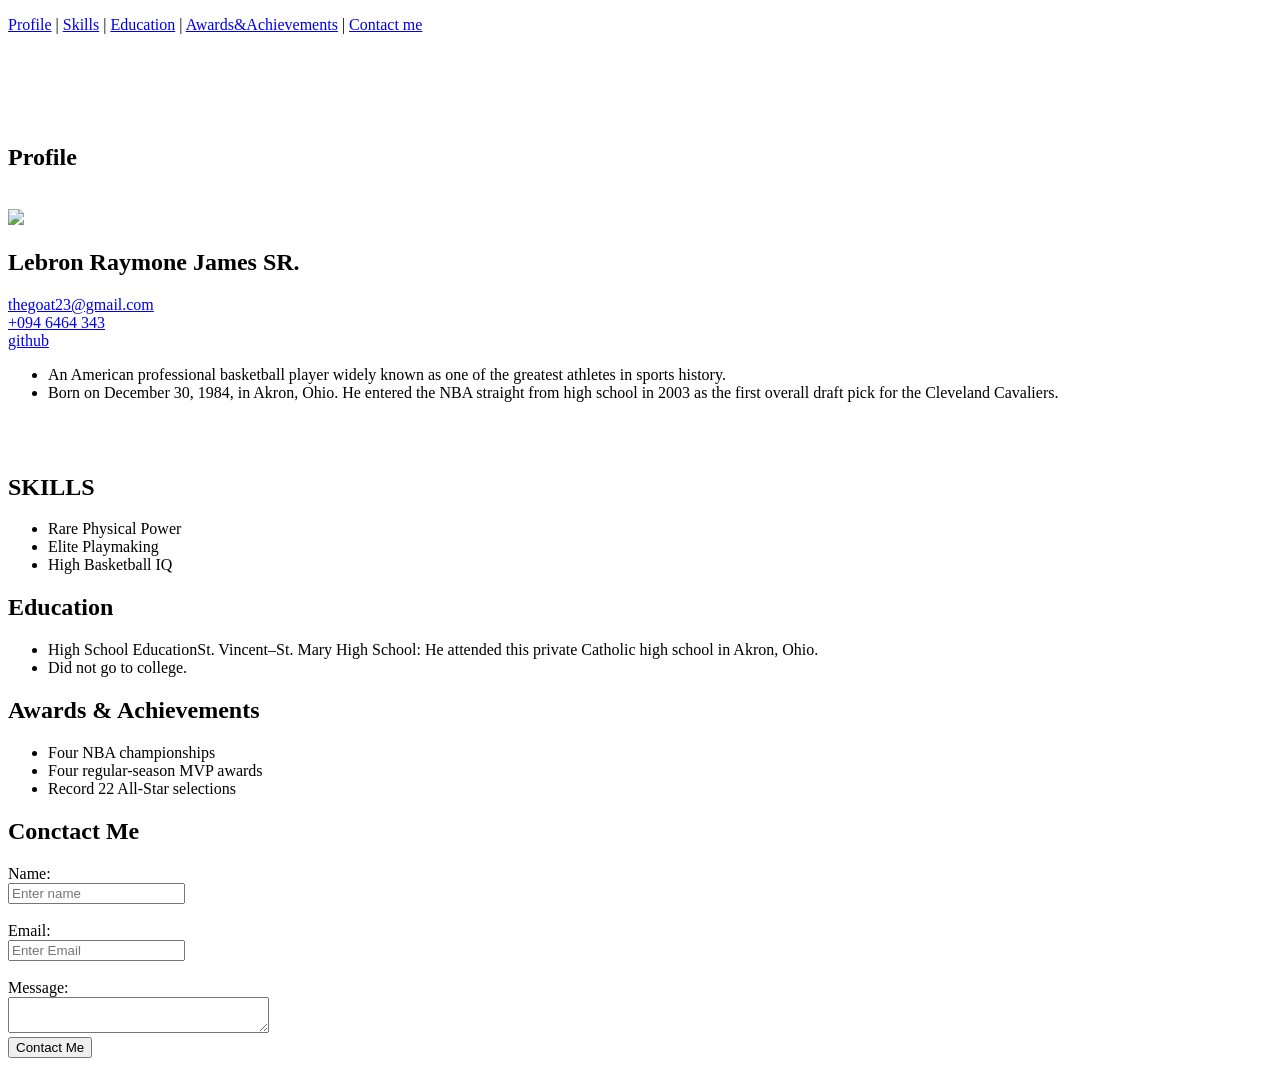
==== index.html @ 12e151b2 "prelim exam" ====
<!DOCTYPE html>
<html lang = "en">

<head>
    <figure>
    <title>PRIN135-PrelimExam</title>
    <meta CHARSET ="UTF-8" />
    </figure>
</head>

    <body>
        <nav>
    <a href ="#profile">Profile</a>
    |
    <a href ="#skills">Skills</a>
    |
    <a href ="#education">Education</a>
    |
    <a href ="#awards&achievements">Awards&Achievements</a>
    |
    <a href ="#contactme">Contact me</a>
    
    <br>
    </nav>
    <section id="profile">
        <br>
        <br>
        <br>
        <br>
        <br>
        
     <h2> Profile</h2>    
        <br> 
    <img width = 350 src = "https://cdn.nba.com/headshots/nba/latest/1040x760/2544.png"> </img>
    <h2> Lebron Raymone James SR. </h2>
    <a href ="email"> thegoat23@gmail.com </a>
    <br>
    <a href ="tel"> +094 6464 343</a>
    <br>
     <a href ="https://github.com/punch-13">github</a>
    <ul>
        <li> An American professional basketball player widely known as one of the greatest athletes in sports history.</li>
        <li>Born on December 30, 1984, in Akron, Ohio. He entered the NBA straight from high school in 2003 as the first overall draft pick for the Cleveland Cavaliers.</li>
    </ul>
    <br>

    
    </section>

    <section id="skills">
        <br>
        <h2> SKILLS </h2>
        <ul>
            <li>Rare Physical Power</li>
            <li>Elite Playmaking</li>
            <li>High Basketball IQ</li>
        </ul>
        </section>

    <section id="education">
        <h2> Education</h2>
        <ul>
            <li>High School EducationSt. Vincent–St. Mary High School: He attended this private Catholic high school in Akron, Ohio.</li>
            <li>Did not go to college.</li>
        </ul>
        </section>

        <section id="awards&achievements">
        <h2> Awards & Achievements</h2>
        <ul>
            <li>Four NBA championships</li>
            <li>Four regular-season MVP awards</li>
            <li>Record 22 All-Star selections</li>
        </section>

        <section id="contactme">
        <h2> Conctact Me</h2>
        <h>Name:</h>
        <br>
        <input type ="textarea" placeholder="Enter name">
        <br>
        <br>
        
        <h>Email:</h>
        <br>
        <input type ="textarea" placeholder = "Enter Email">
        <br>
        <br>

        <h>Message:</h>
        <br>
        <textarea row="60" cols = "30" placeholder="Enter your message">
          </textarea>
          <br>
        <button type ="submit">Contact Me</button>
        

        </section>


</body>

</html>
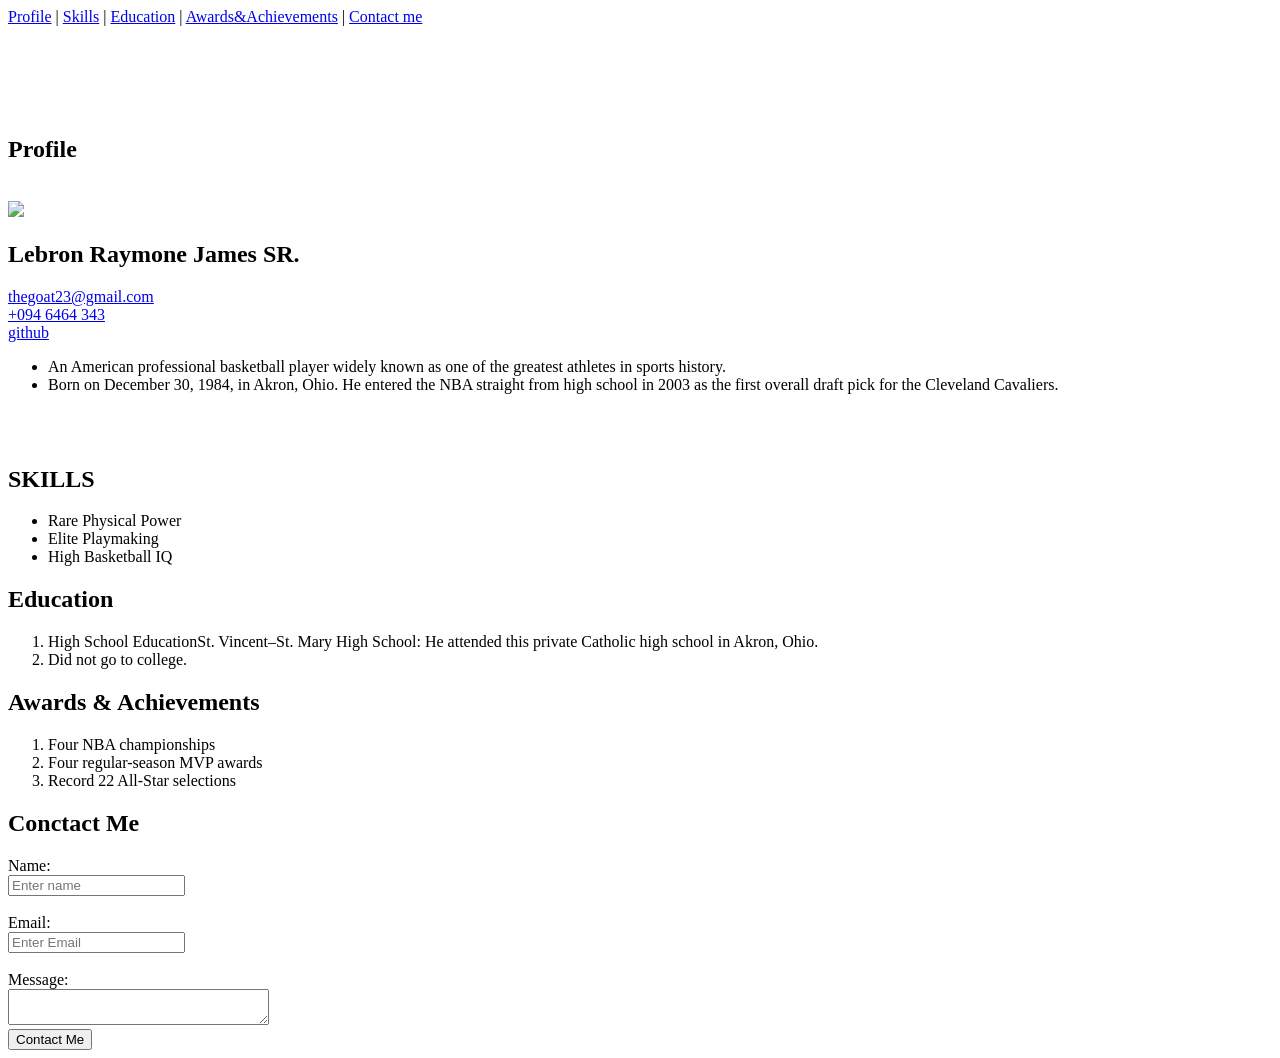
==== commit 6f68ce6f: "." ====
--- a/index.html
+++ b/index.html
@@ -2,10 +2,10 @@
 <html lang = "en">
 
 <head>
-    <figure>
+    
     <title>PRIN135-PrelimExam</title>
     <meta CHARSET ="UTF-8" />
-    </figure>
+  
 </head>
 
     <body>
@@ -59,37 +59,38 @@
 
     <section id="education">
         <h2> Education</h2>
-        <ul>
+        <ol>
             <li>High School EducationSt. Vincent–St. Mary High School: He attended this private Catholic high school in Akron, Ohio.</li>
             <li>Did not go to college.</li>
-        </ul>
+        </ol>
         </section>
 
         <section id="awards&achievements">
         <h2> Awards & Achievements</h2>
-        <ul>
+        <ol>
             <li>Four NBA championships</li>
             <li>Four regular-season MVP awards</li>
             <li>Record 22 All-Star selections</li>
+            </ol>
         </section>
 
         <section id="contactme">
         <h2> Conctact Me</h2>
         <h>Name:</h>
         <br>
-        <input type ="textarea" placeholder="Enter name">
+        <input type ="textarea" placeholder="Enter name" required = "50">
         <br>
         <br>
         
         <h>Email:</h>
         <br>
-        <input type ="textarea" placeholder = "Enter Email">
+        <input type ="textarea" placeholder = "Enter Email" required = "50">
         <br>
         <br>
 
         <h>Message:</h>
         <br>
-        <textarea row="60" cols = "30" placeholder="Enter your message">
+        <textarea row="60" cols = "30" placeholder="Enter your message" required = "50">
           </textarea>
           <br>
         <button type ="submit">Contact Me</button>
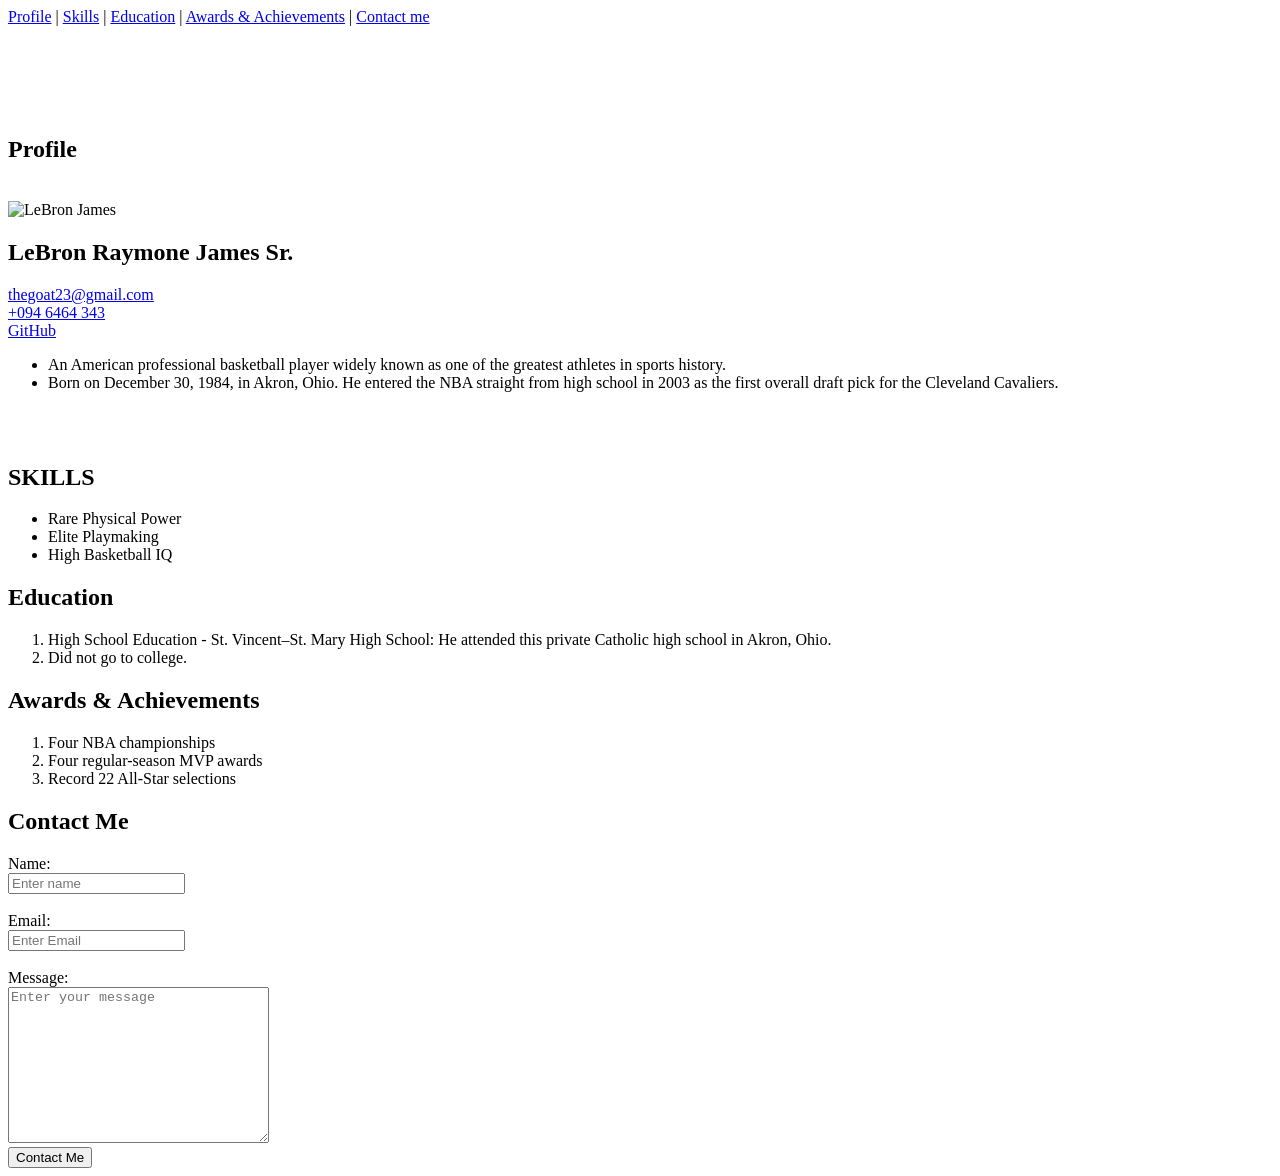
==== commit 04593957: ".." ====
--- a/index.html
+++ b/index.html
@@ -1,104 +1,108 @@
 <!DOCTYPE html>
-<html lang = "en">
-
+<html lang="en">
 <head>
-    
-    <title>PRIN135-PrelimExam</title>
-    <meta CHARSET ="UTF-8" />
-  
+<title>PRIN135-PrelimExam</title>
+<meta charset="UTF-8">
 </head>
-
-    <body>
-        <nav>
-    <a href ="#profile">Profile</a>
-    |
-    <a href ="#skills">Skills</a>
-    |
-    <a href ="#education">Education</a>
-    |
-    <a href ="#awards&achievements">Awards&Achievements</a>
-    |
-    <a href ="#contactme">Contact me</a>
-    
-    <br>
-    </nav>
-    <section id="profile">
-        <br>
-        <br>
-        <br>
-        <br>
-        <br>
-        
-     <h2> Profile</h2>    
-        <br> 
-    <img width = 350 src = "https://cdn.nba.com/headshots/nba/latest/1040x760/2544.png"> </img>
-    <h2> Lebron Raymone James SR. </h2>
-    <a href ="email"> thegoat23@gmail.com </a>
-    <br>
-    <a href ="tel"> +094 6464 343</a>
-    <br>
-     <a href ="https://github.com/punch-13">github</a>
-    <ul>
-        <li> An American professional basketball player widely known as one of the greatest athletes in sports history.</li>
-        <li>Born on December 30, 1984, in Akron, Ohio. He entered the NBA straight from high school in 2003 as the first overall draft pick for the Cleveland Cavaliers.</li>
-    </ul>
-    <br>
-
-    
-    </section>
-
-    <section id="skills">
-        <br>
-        <h2> SKILLS </h2>
-        <ul>
-            <li>Rare Physical Power</li>
-            <li>Elite Playmaking</li>
-            <li>High Basketball IQ</li>
-        </ul>
-        </section>
-
-    <section id="education">
-        <h2> Education</h2>
-        <ol>
-            <li>High School EducationSt. Vincent–St. Mary High School: He attended this private Catholic high school in Akron, Ohio.</li>
-            <li>Did not go to college.</li>
-        </ol>
-        </section>
-
-        <section id="awards&achievements">
-        <h2> Awards & Achievements</h2>
-        <ol>
-            <li>Four NBA championships</li>
-            <li>Four regular-season MVP awards</li>
-            <li>Record 22 All-Star selections</li>
-            </ol>
-        </section>
-
-        <section id="contactme">
-        <h2> Conctact Me</h2>
-        <h>Name:</h>
-        <br>
-        <input type ="textarea" placeholder="Enter name" required = "50">
-        <br>
-        <br>
-        
-        <h>Email:</h>
-        <br>
-        <input type ="textarea" placeholder = "Enter Email" required = "50">
-        <br>
-        <br>
-
-        <h>Message:</h>
-        <br>
-        <textarea row="60" cols = "30" placeholder="Enter your message" required = "50">
-          </textarea>
-          <br>
-        <button type ="submit">Contact Me</button>
-        
-
-        </section>
-
-
+<body>
+<nav>
+<a href="#profile">Profile</a>
+|
+<a href="#skills">Skills</a>
+|
+<a href="#education">Education</a>
+|
+<a href="#awards-achievements">Awards & Achievements</a>
+|
+<a href="#contactme">Contact me</a>
+<br>
+</nav>
+<section id="profile">
+<br>
+<br>
+<br>
+<br>
+<br>
+<h2>Profile</h2>
+<br>
+<img width="350" src="https://cdn.nba.com/headshots/nba/latest/1040x760/2544.png" alt="LeBron James">
+<h2>LeBron Raymone James Sr.</h2>
+<a href="mailto:thegoat23@gmail.com">thegoat23@gmail.com</a>
+<br>
+<a href="tel:+0946464343">+094 6464 343</a>
+<br>
+<a href="https://github.com/punch-13" target="_blank">GitHub</a>
+<ul>
+<li>An American professional basketball player widely known as one of the greatest athletes in sports history.</li>
+<li>Born on December 30, 1984, in Akron, Ohio. He entered the NBA straight from high school in 2003 as the first overall draft pick for the Cleveland Cavaliers.</li>
+</ul>
+<br>
+</section>
+<section id="skills">
+<br>
+<h2>SKILLS</h2>
+<ul>
+<li>Rare Physical Power</li>
+<li>Elite Playmaking</li>
+<li>High Basketball IQ</li>
+</ul>
+</section>
+<section id="education">
+<h2>Education</h2>
+<ol>
+<li>High School Education - St. Vincent–St. Mary High School: He attended this private Catholic high school in Akron, Ohio.</li>
+<li>Did not go to college.</li>
+</ol>
+</section>
+<section id="awards-achievements">
+<h2>Awards & Achievements</h2>
+<ol>
+<li>Four NBA championships</li>
+<li>Four regular-season MVP awards</li>
+<li>Record 22 All-Star selections</li>
+</ol>
+</section>
+<section id="contactme">
+<h2>Contact Me</h2>
+<form>
+<label for="name">Name:</label>
+<br>
+<input
+type="text"
+id="name"
+name="name"
+placeholder="Enter name"
+required
+maxlength="50"
+>
+<br>
+<br>
+<label for="email">Email:</label>
+<br>
+<input
+type="email"
+id="email"
+name="email"
+placeholder="Enter Email"
+required
+maxlength="100"
+>
+<br>
+<br>
+<label for="message">Message:</label>
+<br>
+<textarea
+id="message"
+name="message"
+rows="10"
+cols="30"
+placeholder="Enter your message"
+required
+maxlength="500"
+></textarea>
+<br>
+<button type="submit">Contact Me</button>
+</form>
+</section>
 </body>
-
 </html>
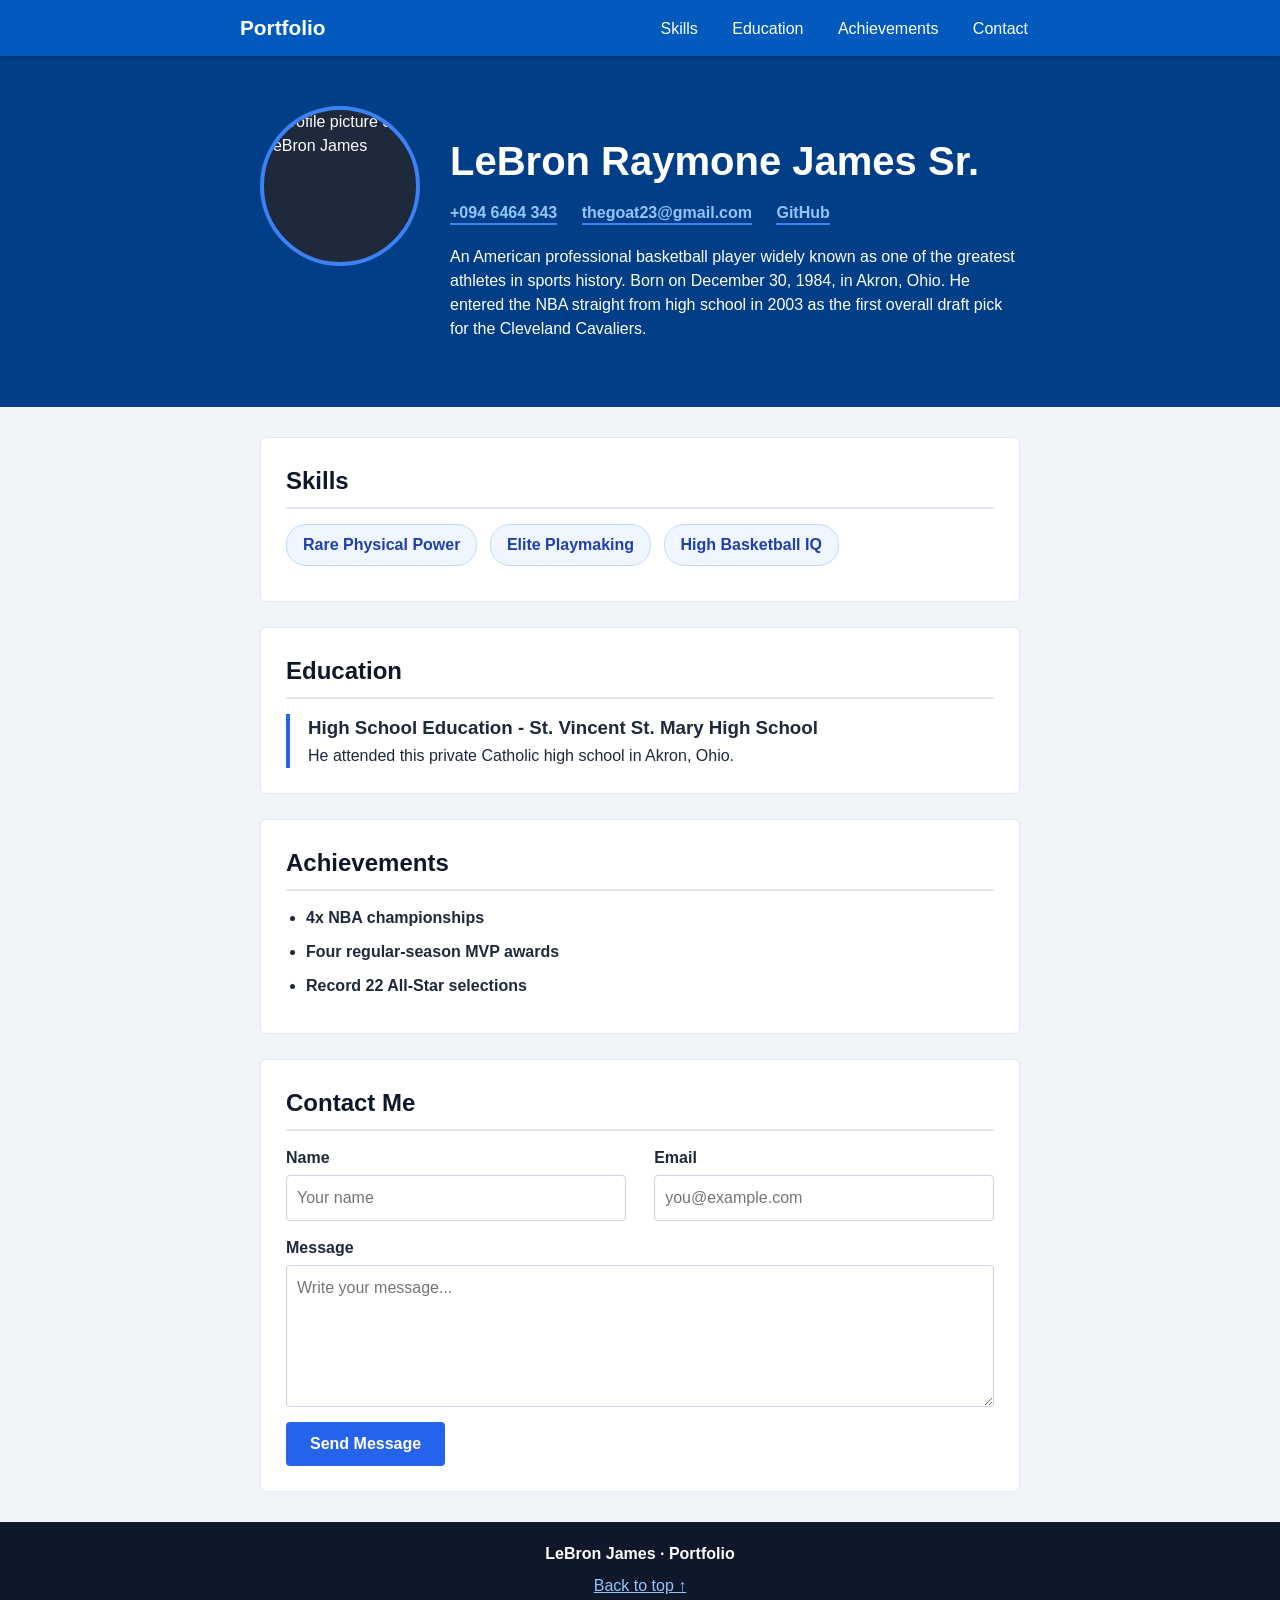
==== commit 1e83b963: "midterm-agnas pogi" ====
--- a/index.html
+++ b/index.html
@@ -1,108 +1,125 @@
 <!DOCTYPE html>
 <html lang="en">
+
 <head>
-<title>PRIN135-PrelimExam</title>
-<meta charset="UTF-8">
+    <meta charset="UTF-8">
+    <title>PRIN135 - Midterm Exam | Portfolio</title>
+    <link rel="stylesheet" href="style.css">
 </head>
-<body>
-<nav>
-<a href="#profile">Profile</a>
-|
-<a href="#skills">Skills</a>
-|
-<a href="#education">Education</a>
-|
-<a href="#awards-achievements">Awards & Achievements</a>
-|
-<a href="#contactme">Contact me</a>
-<br>
-</nav>
-<section id="profile">
-<br>
-<br>
-<br>
-<br>
-<br>
-<h2>Profile</h2>
-<br>
-<img width="350" src="https://cdn.nba.com/headshots/nba/latest/1040x760/2544.png" alt="LeBron James">
-<h2>LeBron Raymone James Sr.</h2>
-<a href="mailto:thegoat23@gmail.com">thegoat23@gmail.com</a>
-<br>
-<a href="tel:+0946464343">+094 6464 343</a>
-<br>
-<a href="https://github.com/punch-13" target="_blank">GitHub</a>
-<ul>
-<li>An American professional basketball player widely known as one of the greatest athletes in sports history.</li>
-<li>Born on December 30, 1984, in Akron, Ohio. He entered the NBA straight from high school in 2003 as the first overall draft pick for the Cleveland Cavaliers.</li>
-</ul>
-<br>
-</section>
-<section id="skills">
-<br>
-<h2>SKILLS</h2>
-<ul>
-<li>Rare Physical Power</li>
-<li>Elite Playmaking</li>
-<li>High Basketball IQ</li>
-</ul>
-</section>
-<section id="education">
-<h2>Education</h2>
-<ol>
-<li>High School Education - St. Vincent–St. Mary High School: He attended this private Catholic high school in Akron, Ohio.</li>
-<li>Did not go to college.</li>
-</ol>
-</section>
-<section id="awards-achievements">
-<h2>Awards & Achievements</h2>
-<ol>
-<li>Four NBA championships</li>
-<li>Four regular-season MVP awards</li>
-<li>Record 22 All-Star selections</li>
-</ol>
-</section>
-<section id="contactme">
-<h2>Contact Me</h2>
-<form>
-<label for="name">Name:</label>
-<br>
-<input
-type="text"
-id="name"
-name="name"
-placeholder="Enter name"
-required
-maxlength="50"
->
-<br>
-<br>
-<label for="email">Email:</label>
-<br>
-<input
-type="email"
-id="email"
-name="email"
-placeholder="Enter Email"
-required
-maxlength="100"
->
-<br>
-<br>
-<label for="message">Message:</label>
-<br>
-<textarea
-id="message"
-name="message"
-rows="10"
-cols="30"
-placeholder="Enter your message"
-required
-maxlength="500"
-></textarea>
-<br>
-<button type="submit">Contact Me</button>
-</form>
-</section>
+
+<body id="top">
+
+    <!-- ---------- Navigation ---------- -->
+    <nav class="site-nav">
+        <div class="nav-inner">
+            <a href="#top" class="nav-brand">Portfolio</a>
+            <ul class="nav-links">
+                <li><a href="#skills">Skills</a></li>
+                <li><a href="#education">Education</a></li>
+                <li><a href="#achievements">Achievements</a></li>
+                <li><a href="#contact">Contact</a></li>
+            </ul>
+        </div>
+    </nav>
+
+    <!-- ---------- Header ---------- -->
+    <header class="site-header">
+        <div class="header-inner clearfix">
+
+            <div class="photo-box">
+                <div class="photo-frame">
+                    <img class="photo" src="https://cdn.nba.com/headshots/nba/latest/1040x760/2544.png" alt="Profile picture of LeBron James">
+                </div>
+            </div>
+
+            <div class="header-text">
+                <h1 class="name">LeBron Raymone James Sr.</h1>
+                <ul class="header-links">
+                    <li><a href="tel:+0946464343">+094 6464 343</a></li>
+                    <li><a href="mailto:thegoat23@gmail.com">thegoat23@gmail.com</a></li>               
+                    <li><a href="https://github.com/punch-13" target="_blank" rel="noopener noreferrer">GitHub</a></li>
+                </ul>
+               
+                    An American professional basketball player widely known as one of the greatest athletes in sports history. 
+                    Born on December 30, 1984, in Akron, Ohio. 
+                    He entered the NBA straight from high school in 2003 as 
+                    the first overall draft pick for the Cleveland Cavaliers.
+                </p>
+            </div>
+
+        </div>
+    </header>
+
+    <main class="wrapper">
+
+        <!-- ---------- Skills ---------- -->
+        <section id="skills" class="card">
+            <h2>Skills</h2>
+            <ul class="skill-list">
+                <li>Rare Physical Power</li>
+                <li>Elite Playmaking</li>
+                <li>High Basketball IQ</li>        
+            </ul>
+        </section>
+
+        <!-- ---------- Education ---------- -->
+        <section id="education" class="card">
+            <h2>Education</h2>
+
+            <div class="entry">
+                <h3>High School Education - St. Vincent St. Mary High School</h3>
+                <p>He attended this private Catholic high school in Akron, Ohio.</p>
+            </div>
+        </section>
+
+        <!-- ---------- Achievements ---------- -->
+        <section id="achievements" class="card">
+            <h2>Achievements</h2>
+            <ul class="achievement-list">
+                <li>
+                    <strong>4x NBA championships</strong>
+                </li>
+                <li>
+                    <strong>Four regular-season MVP awards</strong> 
+                </li>
+                <li>
+                    <strong>Record 22 All-Star selections</strong>
+                </li>
+            </ul>
+        </section>
+
+        <!-- ---------- Contact me ---------- -->
+        <section id="contact" class="card">
+            <h2>Contact Me</h2>
+            <form class="contact-form" action="#" method="post">
+                <div class="form-row clearfix">
+                    <div class="field field-left">
+                        <label for="name">Name</label>
+                        <input type="text" id="name" name="name" placeholder="Your name" required>
+                    </div>
+
+                    <div class="field field-right">
+                        <label for="email">Email</label>
+                        <input type="email" id="email" name="email" placeholder="you@example.com" required>
+                    </div>
+                </div>
+
+                <label for="message">Message</label>
+                <textarea id="message" name="message" rows="5" placeholder="Write your message..." required></textarea>
+
+                <button type="submit">Send Message</button>
+            </form>
+        </section>
+
+    </main>
+
+    <!-- ---------- Footer ---------- -->
+
+    <footer class="site-footer">
+        <p class="footer-name">LeBron James &middot; Portfolio</p>
+        <a href="#top" class="back-to-top">Back to top &uarr;</a>
+    </footer>
+
 </body>
+
 </html>
--- a/style.css
+++ b/style.css
@@ -0,0 +1,358 @@
+/* ---------- Reset & base ---------- */
+* {
+  box-sizing: border-box; 
+}
+
+html {
+  scroll-behavior: smooth;
+}
+
+body {
+  margin: 0;
+  /* Task #14: Applied Noto Sans KR to body text */
+  font-family: 'Noto Sans KR', sans-serif;
+  line-height: 1.5;
+  /* Task #15: Custom Theme Background & Text Color */
+  background: #f1f5f9;
+  color: #1e293b;
+}
+
+h1, h2, h3 {
+  margin-top: 0;
+  font-family: 'Noto Sans KR', sans-serif;
+}
+
+section {
+  scroll-margin-top: 70px;
+}
+
+/* ---------- Navigation ---------- */
+.site-nav {
+  width: 100%;
+  height: 56px;
+  z-index: 10;
+  /* Task #15: Custom Theme Primary Color */
+  background: #025abf;
+  box-shadow: 0 2px 6px rgba(0, 0, 0, 0.2);
+  top: 0;
+  left: 0;
+  position: fixed;
+}
+
+.nav-inner {
+  padding: 0;
+  max-width: 800px;
+  margin: 0 auto;
+}
+
+.nav-brand {
+  float: left;
+  line-height: 56px;
+  color: #fff;
+  font-size: 1.3rem;
+  font-weight: bold;
+  text-decoration: none;
+}
+
+.nav-links {
+  float: right;
+  list-style: none;
+  margin: 0;
+  padding: 0;
+}
+
+.nav-links li {
+  display: inline-block;   
+}
+
+.nav-links a {
+  display: inline-block;
+  margin: 11px 0 0 6px;
+  padding: 6px 12px;
+  border-radius: 4px;
+  color: #fff;
+  text-decoration: none;
+}
+
+.nav-links a:hover {
+  /* Task #15: Custom Hover Accent */
+  background: #fc0814;
+}
+
+/* ---------- Header ---------- */
+.site-header {
+  /* Task #15: Custom Header Background */
+  background: #003f87 ;
+  color: #fff;
+  padding: 106px 20px 50px; 
+}
+
+.header-inner {
+  max-width: 760px;
+  margin: 0 auto;
+}
+
+.clearfix::after {
+  content: "";
+  display: block;
+  clear: both;
+}
+
+.photo-box {
+  float: left;
+  width: 160px;
+  margin-right: 30px;
+}
+
+.photo-frame {
+  width: 160px;
+  height: 160px;
+  /* Task #15: Custom Frame Border & Background */
+  border: 4px solid #3b82f6;
+  overflow: hidden;
+  background: #1e293b;
+  border-radius: 50%;
+}
+
+.photo {
+  display: block;
+  width: 100%;
+  height: 100%;
+  object-fit: cover;
+}
+
+.header-text {
+  overflow: hidden;
+  padding-top: 25px;
+}
+
+.name {
+  margin: 0 0 10px;
+  font-size: 2.5rem;
+}
+
+.header-links {
+  list-style: none;
+  margin: 0 0 15px;
+  padding: 0;
+}
+
+.header-links li {
+  display: inline-block;
+  margin: 0 20px 5px 0;
+}
+
+.header-links a {
+  color: #93c5fd;
+  font-weight: bold;
+  text-decoration: none;
+  /* Task #15: Custom Link Border Color */
+  border-bottom: 2px solid #3b82f6;
+  padding-bottom: 2px;
+}
+
+.header-links a:hover {
+  color: #fff;
+  border-bottom-color: #60a5fa;
+}
+
+.profile {
+  margin: 0;
+  color: #cbd5e1;
+}
+
+/* ---------- Wrapper & cards ---------- */
+.wrapper {
+  max-width: 800px;
+  margin: 30px auto;
+  padding: 0 20px;
+}
+
+.card {
+  background: #fff;
+  /* Task #15: Custom Card Border */
+  border: 1px solid #e2e8f0;
+  border-radius: 6px;
+  padding: 25px;
+  margin-bottom: 25px;
+}
+
+.card h2 {
+  margin-bottom: 15px;
+  padding-bottom: 8px;
+  /* Task #15: Custom Section Heading Border & Text Color */
+  border-bottom: 2px solid #e2e8f0;
+  color: #0f172a;
+}
+
+/* ---------- Skills ---------- */
+.skill-list {
+  list-style: none;
+  margin: 0;
+  padding: 0;
+}
+
+.skill-list li {
+  display: inline-block;
+  margin: 0 8px 10px 0;
+  padding: 8px 16px;
+  /* Task #15: Custom Skill Tag Colors */
+  background: #eff6ff;
+  border: 1px solid #bfdbfe;
+  border-radius: 20px;
+  color: #1e40af;
+  font-weight: bold;
+}
+
+/* ---------- Education ---------- */
+.entry {
+  position: relative;
+  margin-bottom: 20px;
+  padding-left: 18px;
+  /* Task #15: Custom Accent Border */
+  border-left: 4px solid #2563eb;
+}
+
+.entry:last-child {
+  margin-bottom: 0;
+}
+
+.entry h3 {
+  margin-bottom: 2px;
+}
+
+.entry p {
+  margin: 0;
+}
+
+.entry-year {
+  float: right;
+  margin-left: 10px;
+  color: #64748b;
+  font-size: 0.9rem;
+  font-weight: bold;
+}
+
+.entry-school {
+  color: #2563eb;
+  font-style: italic;
+}
+
+/* ---------- Achievements ---------- */
+.achievement-list {
+  margin: 0;
+  padding-left: 20px;
+}
+
+.achievement-list li {
+  margin-bottom: 10px;
+}
+
+/* ---------- Contact form ---------- */
+.form-row .field {
+  width: 48%;                
+}
+
+.field-left {
+  float: left;
+}
+
+.field-right {
+  float: right;
+}
+
+.contact-form label {
+  display: block;
+  margin-bottom: 5px;
+  font-weight: bold;
+}
+
+.contact-form input,
+.contact-form textarea {
+  display: block;
+  width: 100%;
+  margin-bottom: 15px;
+  padding: 10px;
+  /* Task #15: Custom Form Border */
+  border: 1px solid #cbd5e1;
+  border-radius: 4px;
+  font: inherit;
+}
+
+.contact-form input:focus,
+.contact-form textarea:focus {
+  outline: none;
+  border-color: #2563eb;
+}
+
+.contact-form textarea {
+  resize: vertical;
+}
+
+.contact-form button {
+  padding: 10px 24px;
+  border: none;
+  border-radius: 4px;
+  /* Task #15: Custom Button Theme */
+  background: #2563eb;
+  color: #fff;
+  font: inherit;
+  font-weight: bold;
+  cursor: pointer;
+}
+
+.contact-form button:hover {
+  background: #1d4ed8;
+}
+
+/* ---------- Footer ---------- */
+.site-footer {
+  /* Task #15: Custom Footer Background */
+  background: #0f172a;
+  color: #fff;
+  padding: 20px 30px;
+  text-align: center;
+}
+
+.footer-name {
+  margin: 0 0 8px;
+  font-weight: bold;
+}
+
+.back-to-top {
+  color: #93c5fd;
+}
+
+/* ---------- Small screens ---------- */
+@media (max-width: 600px) {
+  .nav-inner {
+    padding: 0 12px;
+  }
+
+  .nav-links a {
+    margin-left: 0;
+    padding: 6px 7px;
+    font-size: 0.85rem;
+  }
+
+  /* Stack the photo above the text */
+  .photo-box {
+    float: none;
+    margin: 0 auto 20px;
+  }
+
+  .header-text {
+    padding-top: 0;
+    text-align: center;
+  }
+
+  .header-links li {
+    margin: 0 10px 5px;
+  }
+
+  .entry-year {
+    float: none;
+    display: block;
+    margin: 0;
+  }
+}
